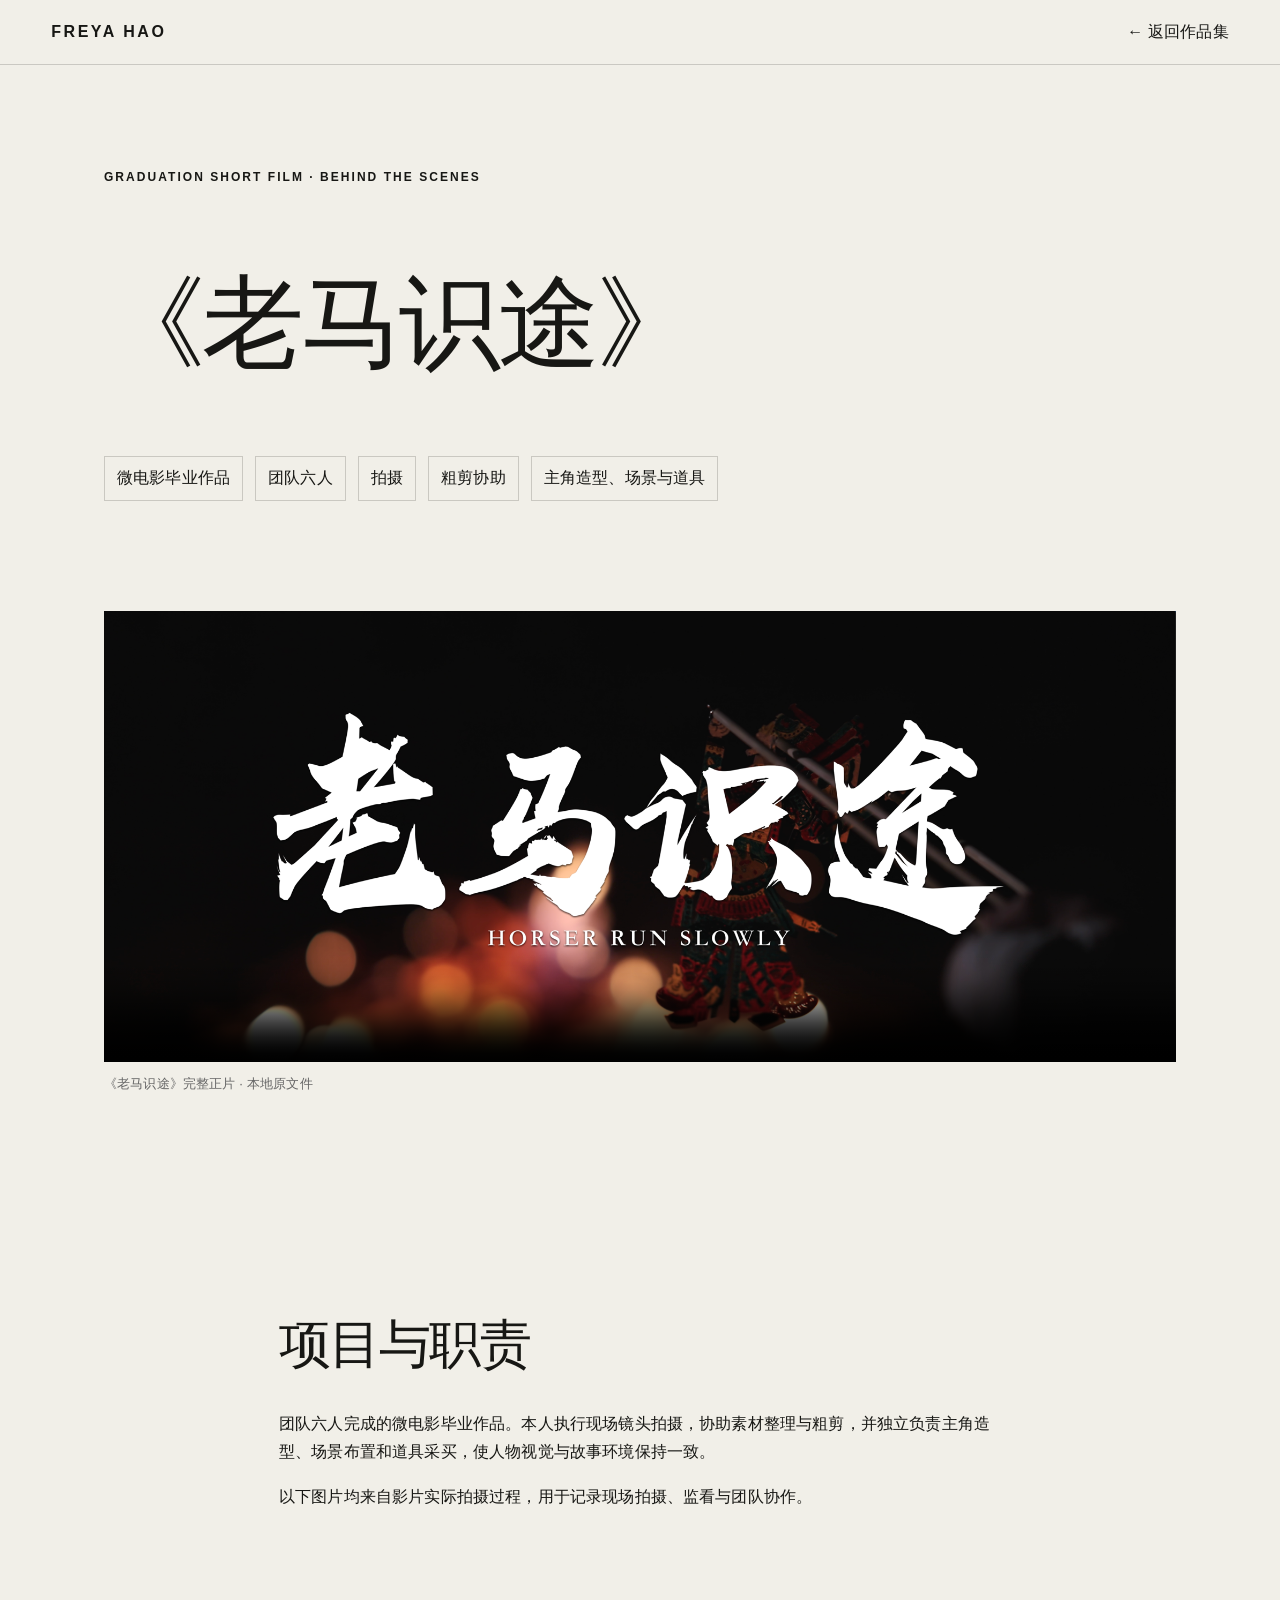
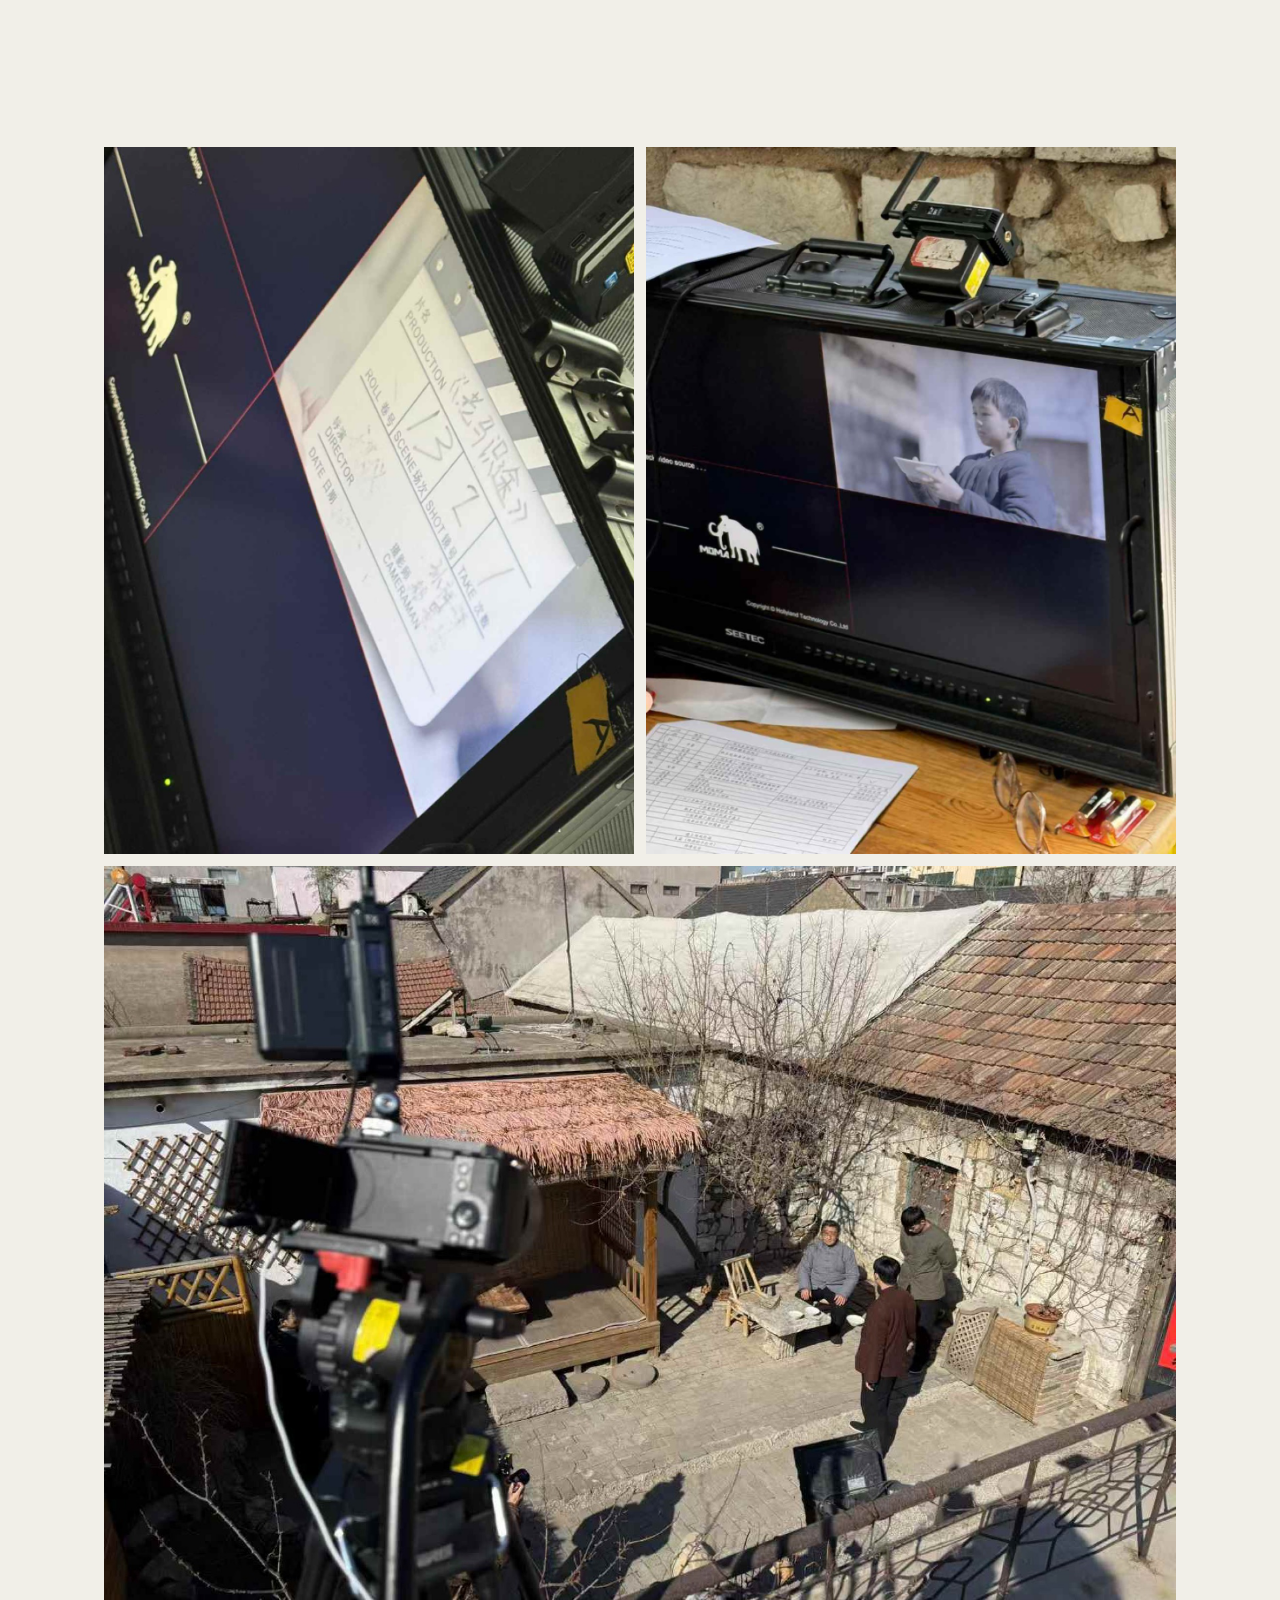
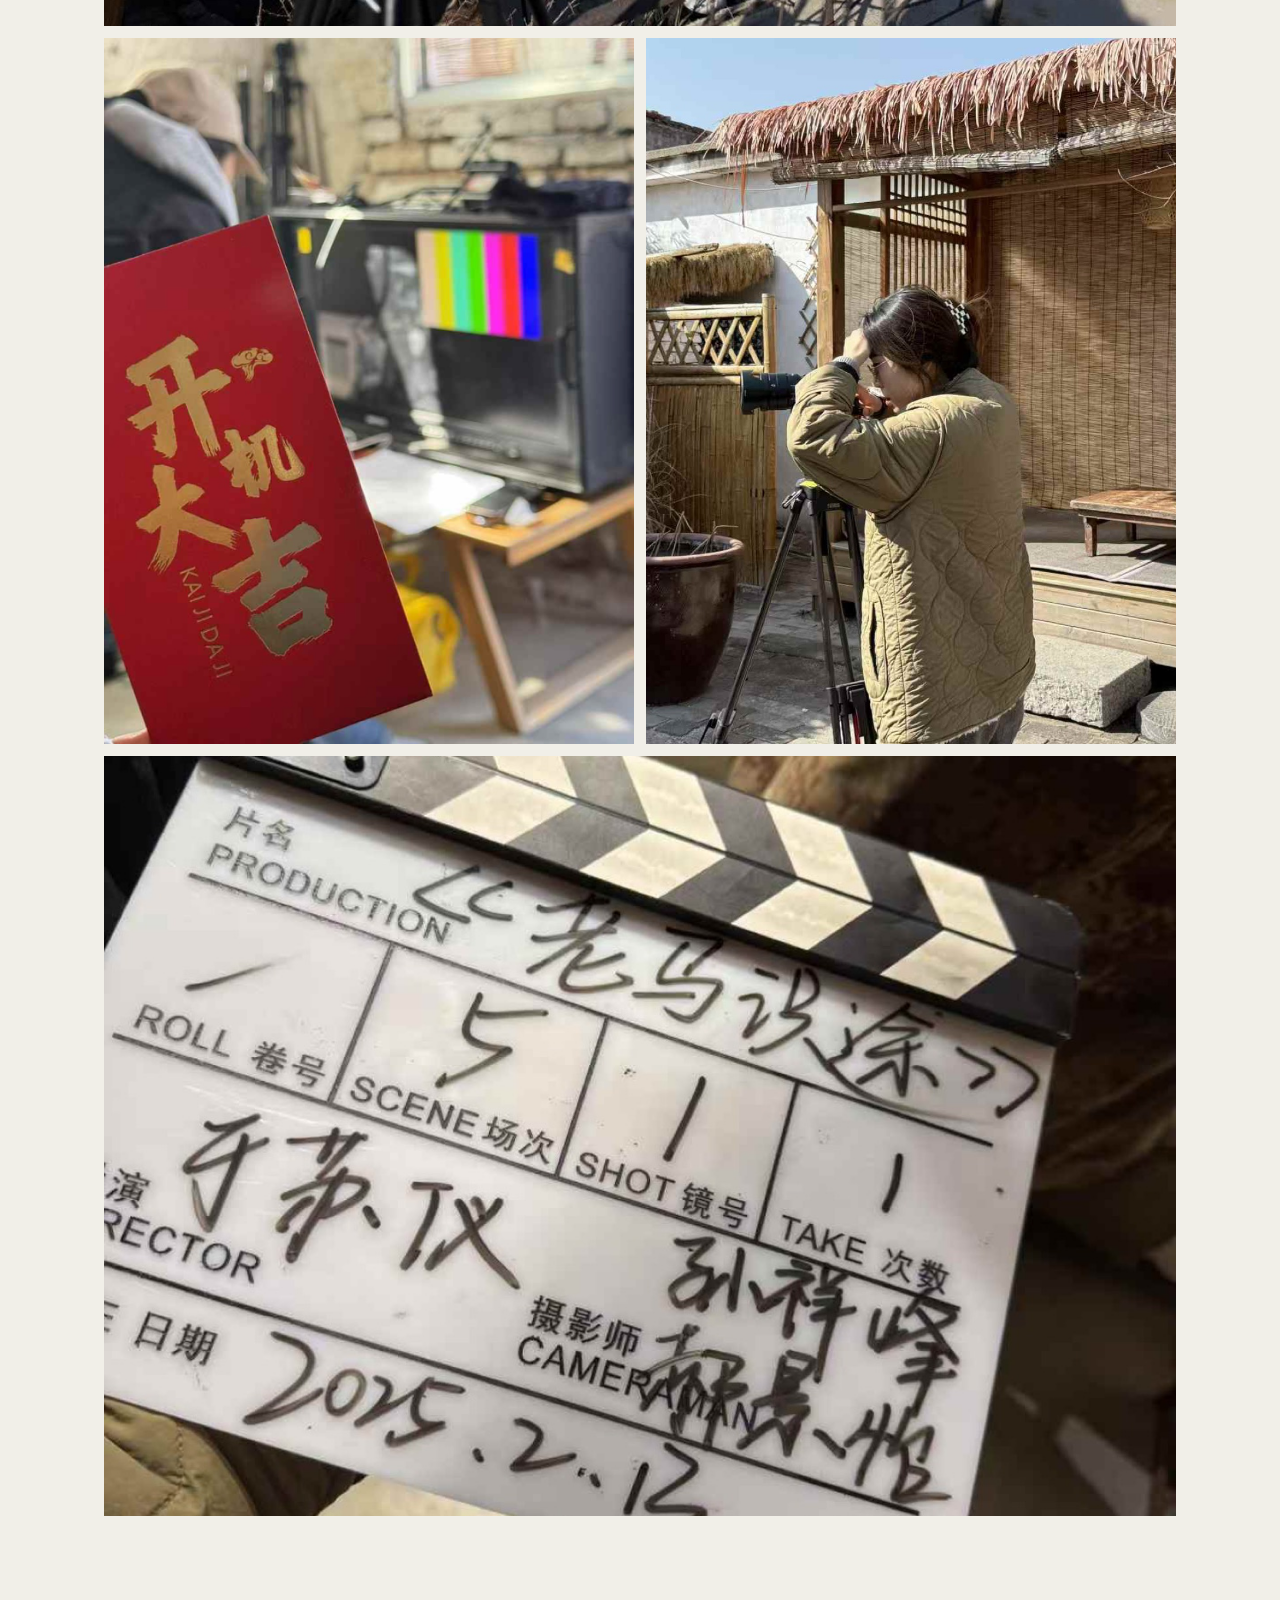
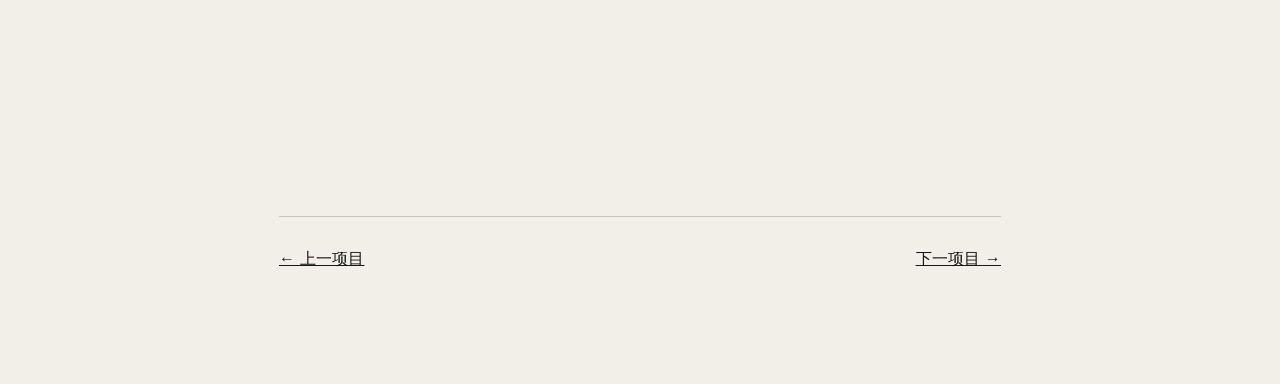
==== projects/laoma.html @ 4628a7ee "Upload portfolio website" ====
<!doctype html><html lang="zh-CN"><head><meta charset="utf-8"><meta name="viewport" content="width=device-width,initial-scale=1"><title>《老马识途》｜Freya Hao</title><link rel="stylesheet" href="../styles.css"></head><body><header class="site-header"><a class="brand" href="../index.html">FREYA HAO</a><a class="back-link" href="../index.html#portfolio">← 返回作品集</a></header><main class="detail-main"><section class="section detail-hero"><p class="eyebrow">GRADUATION SHORT FILM · BEHIND THE SCENES</p><h1>《老马识途》</h1><div class="detail-meta"><span>微电影毕业作品</span><span>团队六人</span><span>拍摄</span><span>粗剪协助</span><span>主角造型、场景与道具</span></div></section><section class="original-film"><video controls preload="metadata" poster="../assets/images/laoma/cover.png"><source src="../../简历+作品集/郝景怡作品集/《老马识途》.mov" type="video/quicktime">浏览器暂不支持该视频格式。</video><p>《老马识途》完整正片 · 本地原文件</p></section><section class="section detail-copy"><h2>项目与职责</h2><p>团队六人完成的微电影毕业作品。本人执行现场镜头拍摄，协助素材整理与粗剪，并独立负责主角造型、场景布置和道具采买，使人物视觉与故事环境保持一致。</p><p>以下图片均来自影片实际拍摄过程，用于记录现场拍摄、监看与团队协作。</p></section><section class="section detail-gallery"><img src="../assets/images/laoma/bts-1.jpg" alt="现场监看花絮"><img src="../assets/images/laoma/bts-2.jpg" alt="拍摄花絮二"><img class="wide" src="../assets/images/laoma/bts-3.jpg" alt="拍摄花絮三"><img src="../assets/images/laoma/bts-4.jpg" alt="拍摄花絮四"><img src="../assets/images/laoma/bts-5.jpg" alt="拍摄花絮五"><img class="wide" src="../assets/images/laoma/bts-6.jpg" alt="拍摄花絮六"></section><section class="section detail-copy"><div class="project-nav"><a href="little-gift.html">← 上一项目</a><a href="pmbroken.html">下一项目 →</a></div></section></main><script src="../script.js"></script></body></html>
---- styles.css ----
:root{--ink:#171714;--paper:#f1efe8;--accent:#e84a2a;--line:rgba(23,23,20,.18);--soft:#dcd8ce;--serif:Georgia,"Times New Roman",serif;--sans:Inter,"PingFang SC","Microsoft YaHei",sans-serif}*{box-sizing:border-box}html{scroll-behavior:smooth}body{margin:0;background:var(--paper);color:var(--ink);font-family:var(--sans);font-size:16px;line-height:1.7}.site-header{position:sticky;top:0;z-index:20;display:flex;align-items:center;justify-content:space-between;padding:18px 4vw;border-bottom:1px solid var(--line);background:rgba(241,239,232,.91);backdrop-filter:blur(14px)}.brand{color:inherit;text-decoration:none;font-weight:700;letter-spacing:.16em}.site-header nav{display:flex;gap:28px}.site-header nav a{color:inherit;text-decoration:none;font-size:13px}.site-header nav a:hover{color:var(--accent)}.menu-button{display:none;border:0;background:none;font:inherit}.section{max-width:1280px;margin:auto;padding:110px 5vw}.hero{min-height:820px;display:grid;grid-template-columns:1.15fr .85fr;align-items:center;gap:8vw}.eyebrow,.section-index,.project-no{font-size:12px;letter-spacing:.17em;font-weight:700}.hero h1{margin:.2em 0;font-family:var(--serif);font-size:clamp(56px,7vw,108px);font-weight:400;line-height:.94;letter-spacing:-.055em}.hero h1 em,.contact h2 em{color:var(--accent);font-weight:400}.lead{max-width:600px;font-size:19px}.actions{display:flex;gap:12px;margin-top:32px}.button{display:inline-block;padding:12px 22px;border:1px solid var(--ink);color:inherit;text-decoration:none}.button.primary{background:var(--ink);color:var(--paper)}.hero-portrait{margin:0;position:relative}.hero-portrait img{display:block;width:100%;aspect-ratio:4/5;object-fit:cover;filter:saturate(.8)}.hero-portrait figcaption{position:absolute;right:-24px;bottom:38px;padding:8px 13px;background:var(--accent);color:#fff;font-size:11px;letter-spacing:.14em}.intro{display:grid;grid-template-columns:.35fr 1.65fr;gap:40px;border-top:1px solid var(--line)}h2{font-family:var(--serif);font-size:clamp(40px,5vw,72px);font-weight:400;line-height:1;margin:0 0 36px}.statement{font-family:var(--serif);font-size:clamp(25px,3vw,42px);line-height:1.3;max-width:920px}.facts{grid-column:2;display:flex;gap:12px;flex-wrap:wrap}.facts span,.skill-cloud span{padding:9px 14px;border:1px solid var(--line);border-radius:99px}.section-heading{display:grid;grid-template-columns:.35fr 1fr 1fr;align-items:end;gap:40px;border-bottom:1px solid var(--line);margin-bottom:62px}.section-heading p:last-child{max-width:440px}.featured-experience{display:grid;grid-template-columns:.55fr 1.45fr;gap:60px;padding:48px;background:var(--ink);color:var(--paper)}.tag{display:inline-block;background:var(--accent);padding:5px 9px;font-size:12px}.experience-meta h3{font:400 42px/1.1 var(--serif);margin:32px 0 4px}.experience-body{display:grid;grid-template-columns:1fr 1fr;gap:34px}.experience-body strong{font-size:18px}.experience-body p{color:#c8c5bc}.confidential-note{grid-column:2;margin:0;padding-top:24px;border-top:1px solid rgba(255,255,255,.2);font-size:12px;color:#aaa79f}.timeline{margin-left:29%;padding-top:32px}.timeline article{display:grid;grid-template-columns:170px 1fr;gap:30px;padding:28px 0;border-bottom:1px solid var(--line)}.timeline h3{margin:0;font-size:18px}.timeline p{margin:4px 0 0}.project{display:grid;grid-template-columns:1.45fr .55fr;gap:48px;align-items:center;margin:90px 0}.project.reverse{grid-template-columns:1.45fr .55fr}.project-gallery.split{display:grid;grid-template-columns:1fr 1fr}.project-gallery img,.fashion-strip img{width:100%;height:100%;object-fit:cover}.project-gallery img{aspect-ratio:4/5}.fashion-strip{display:grid;grid-template-columns:repeat(3,1fr)}.fashion-strip img{aspect-ratio:2/3}.project-copy h3{font:400 clamp(36px,4vw,64px)/1 var(--serif);margin:10px 0 24px}.project-copy ul{padding:0;list-style:none}.project-copy li{border-top:1px solid var(--line);padding:8px 0}.video-frame{background:#101010;padding:3vw}.video-frame video{display:block;width:100%;max-height:660px}.project-list{margin-left:25%}.project-list article{display:grid;grid-template-columns:70px 1fr;border-top:1px solid var(--line);padding:25px 0}.project-list h3{margin:0}.project-list p{margin:4px 0}.education{display:grid;grid-template-columns:.35fr 1fr 1fr;gap:40px;border-top:1px solid var(--line)}.education article{padding:20px 0;border-top:1px solid var(--line)}.education article h3{margin:4px 0}.education article p{margin:0}.honors{padding:0;list-style:none}.honors li{padding:16px 0;border-top:1px solid var(--line)}.skills{display:grid;grid-template-columns:.35fr 1.65fr;gap:40px}.skill-cloud{display:flex;gap:12px;flex-wrap:wrap}.contact{background:var(--ink);color:var(--paper);max-width:none;padding-left:max(5vw,calc((100vw - 1280px)/2 + 5vw))}.contact h2{font-size:clamp(48px,7vw,100px);max-width:1050px}.contact>a{color:var(--paper);font-size:clamp(19px,3vw,38px);text-underline-offset:6px}footer{display:flex;justify-content:space-between;padding:28px 5vw;background:var(--ink);color:#8c8981;border-top:1px solid #333;font-size:12px}.reveal{opacity:0;transform:translateY(24px);transition:opacity .7s,transform .7s}.reveal.visible{opacity:1;transform:none}@media(max-width:800px){.site-header nav{display:none;position:absolute;left:0;right:0;top:65px;padding:22px 5vw;background:var(--paper);border-bottom:1px solid var(--line);flex-direction:column}.site-header nav.open{display:flex}.menu-button{display:block}.section{padding:75px 6vw}.hero{grid-template-columns:1fr;min-height:auto;padding-top:70px}.hero h1{font-size:clamp(48px,15vw,76px)}.hero-portrait{max-width:520px}.intro,.section-heading,.education,.skills{grid-template-columns:1fr}.facts{grid-column:1}.section-heading{align-items:start;gap:0}.featured-experience{grid-template-columns:1fr;padding:30px 24px}.experience-body{grid-template-columns:1fr}.confidential-note{grid-column:1}.timeline{margin:0}.timeline article{grid-template-columns:1fr;gap:5px}.project,.project.reverse{grid-template-columns:1fr;margin:65px 0}.project-copy{order:-1}.project-gallery.split{gap:4px}.fashion-strip{overflow:auto}.fashion-strip img{min-width:240px}.project-list{margin:0}.education{gap:60px}.section-index{margin-bottom:24px}footer{gap:20px;flex-direction:column}}
@media(prefers-reduced-motion:reduce){html{scroll-behavior:auto}.reveal{opacity:1;transform:none;transition:none}}

/* Multi-page portfolio additions */
.project-list a{display:grid;grid-template-columns:55px 180px 1fr;gap:24px;align-items:center;border-top:1px solid var(--line);padding:25px 0;color:inherit;text-decoration:none}.project-list a img{width:100%;aspect-ratio:16/10;object-fit:cover}.project-list a b{color:var(--accent);font-size:13px}.resume-block{display:grid;grid-template-columns:.35fr 1.65fr;gap:40px;border-top:1px solid var(--line)}.contact>a{display:block;width:max-content}.detail-main{max-width:1200px;margin:auto}.detail-hero{padding-top:90px}.detail-hero h1{font:400 clamp(48px,8vw,108px)/.95 var(--serif);letter-spacing:-.05em;max-width:1050px}.detail-meta{display:flex;gap:12px;flex-wrap:wrap}.detail-meta span{border:1px solid var(--line);padding:7px 12px}.detail-cover{display:block;width:100%;max-height:760px;object-fit:cover}.detail-copy{max-width:850px;margin:0 auto}.detail-copy h2{margin-top:60px}.detail-gallery{display:grid;grid-template-columns:repeat(2,1fr);gap:12px}.detail-gallery img{width:100%;height:100%;max-height:760px;object-fit:cover}.detail-gallery .wide{grid-column:1/-1}.back-link{color:inherit;text-decoration:none}.project-nav{display:flex;justify-content:space-between;border-top:1px solid var(--line);padding-top:28px;margin-top:80px}.project-nav a{color:inherit}.detail-copy .button{margin-top:24px}
@media(max-width:800px){.project-list a{grid-template-columns:42px 90px 1fr;gap:10px}.resume-block{grid-template-columns:1fr;gap:20px}.detail-gallery{grid-template-columns:1fr}.detail-gallery .wide{grid-column:auto}}

/* Typography and layout refinement */
:root{--sans:-apple-system,BlinkMacSystemFont,"SF Pro Display","PingFang SC","Hiragino Sans GB","Microsoft YaHei",Arial,sans-serif;--serif:"Iowan Old Style","Baskerville","Songti SC",Georgia,serif}body{font-size:16px;line-height:1.78;letter-spacing:.01em}h1,h2,h3,.statement,.experience-meta h3,.project-copy h3,.detail-hero h1{font-family:var(--sans);letter-spacing:-.035em}h2{font-size:clamp(38px,4.1vw,60px);font-weight:500;line-height:1.12}.hero{grid-template-columns:minmax(0,1.18fr) minmax(320px,.82fr);gap:6vw}.hero h1{max-width:720px;font-size:clamp(52px,5.5vw,82px);font-weight:500;line-height:1.08;letter-spacing:-.055em}.hero h1 em,.contact h2 em{font-style:normal;font-weight:500}.lead{max-width:680px;line-height:1.75}.intro{grid-template-columns:190px minmax(0,1fr)}.statement{font-size:clamp(22px,2.1vw,30px);font-weight:400;line-height:1.65;letter-spacing:-.015em}.section-heading{grid-template-columns:190px minmax(300px,.9fr) minmax(240px,.7fr);align-items:start}.section-heading h2{max-width:520px}.experience-meta h3{font-size:38px;font-weight:500}.project-copy h3{font-size:clamp(32px,3.3vw,50px);font-weight:500;line-height:1.16}.project-copy p{line-height:1.85}.project-copy li{line-height:1.65}.education{grid-template-columns:190px 280px minmax(0,1fr)}.resume-block,.skills{grid-template-columns:190px minmax(0,1fr)}.contact h2{font-size:clamp(46px,6vw,82px);line-height:1.12}.honors{display:grid;grid-template-columns:repeat(2,minmax(0,1fr));column-gap:40px}.honors li{break-inside:avoid}.site-header nav{gap:22px}
@media(max-width:900px){.section-heading{grid-template-columns:1fr}.hero{grid-template-columns:1fr}.hero h1{font-size:clamp(46px,10vw,70px)}.intro,.education,.resume-block,.skills{grid-template-columns:1fr}.facts{grid-column:1}.honors{grid-template-columns:1fr}}

.hero h1 span{display:block;white-space:nowrap}.ron-preview{display:flex;align-items:center;justify-content:center;background:#0d1a31;padding:22px}.ron-preview img{display:block;width:100%;height:auto;object-fit:contain}.ron-cover{height:auto;max-height:none;object-fit:contain;background:#0d1a31}.ron-gallery img{height:auto;max-height:none;object-fit:contain;background:#fff}.original-film{max-width:1200px;margin:0 auto;padding:0 5vw 40px}.original-film video{display:block;width:100%;max-height:760px;background:#111}.original-film p{margin:10px 0;color:#666;font-size:13px}.pmb-cover{height:auto;max-height:none;object-fit:contain}.pmb-gallery{display:grid;grid-template-columns:repeat(2,minmax(0,1fr));gap:28px}.pmb-gallery figure{margin:0}.pmb-gallery figure.wide{grid-column:1/-1}.pmb-gallery img{display:block;width:100%;height:auto;max-height:780px;object-fit:contain;background:#e4e0d7}.pmb-gallery figcaption{padding:10px 0;border-bottom:1px solid var(--line);font-size:13px;color:#666}
.external-film img{display:block;width:100%;height:auto;max-height:760px;object-fit:contain;background:#111}.external-film .button{margin-top:8px}.external-film p{font-size:15px;color:var(--ink)}
.privacy-note{max-width:720px;margin-top:38px;padding-top:18px;border-top:1px solid #333;color:#aaa79f;font-size:13px}
@media(max-width:800px){.hero h1 span{white-space:normal}.pmb-gallery{grid-template-columns:1fr}.pmb-gallery figure.wide{grid-column:auto}}
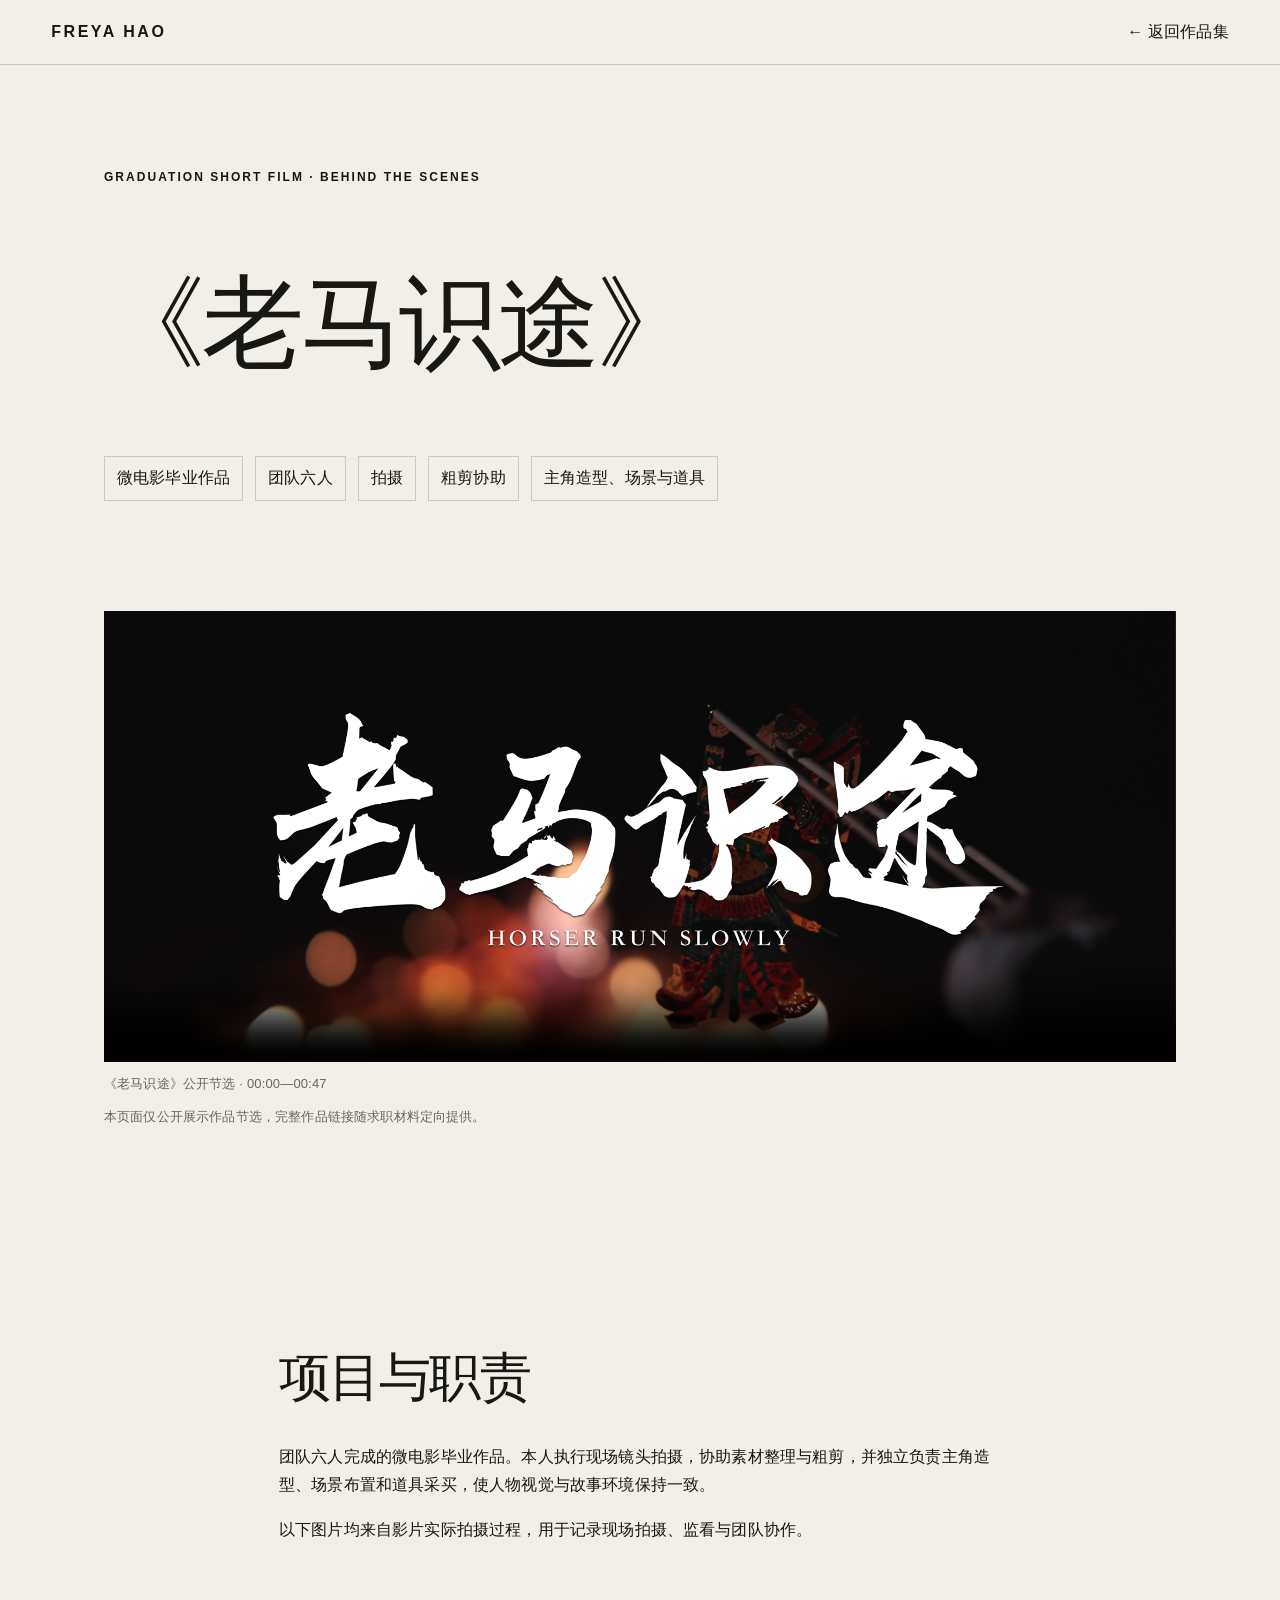
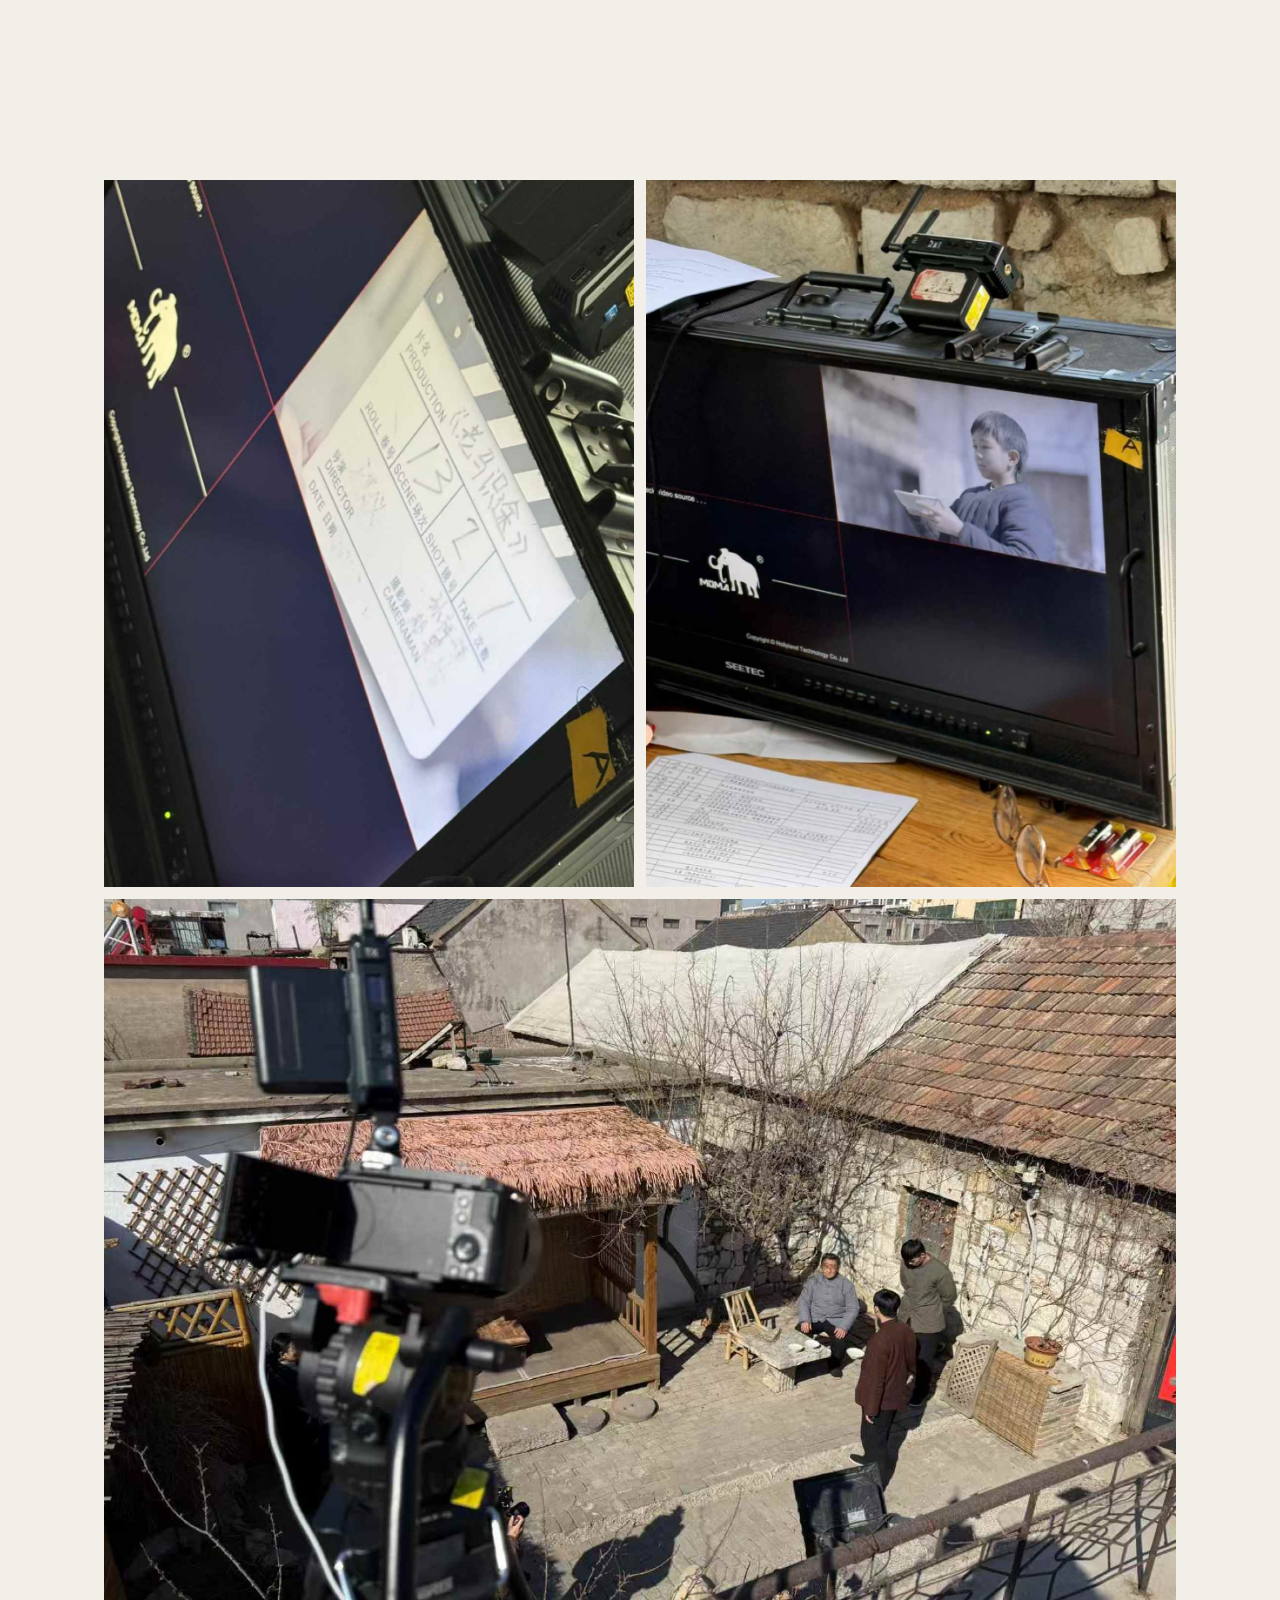
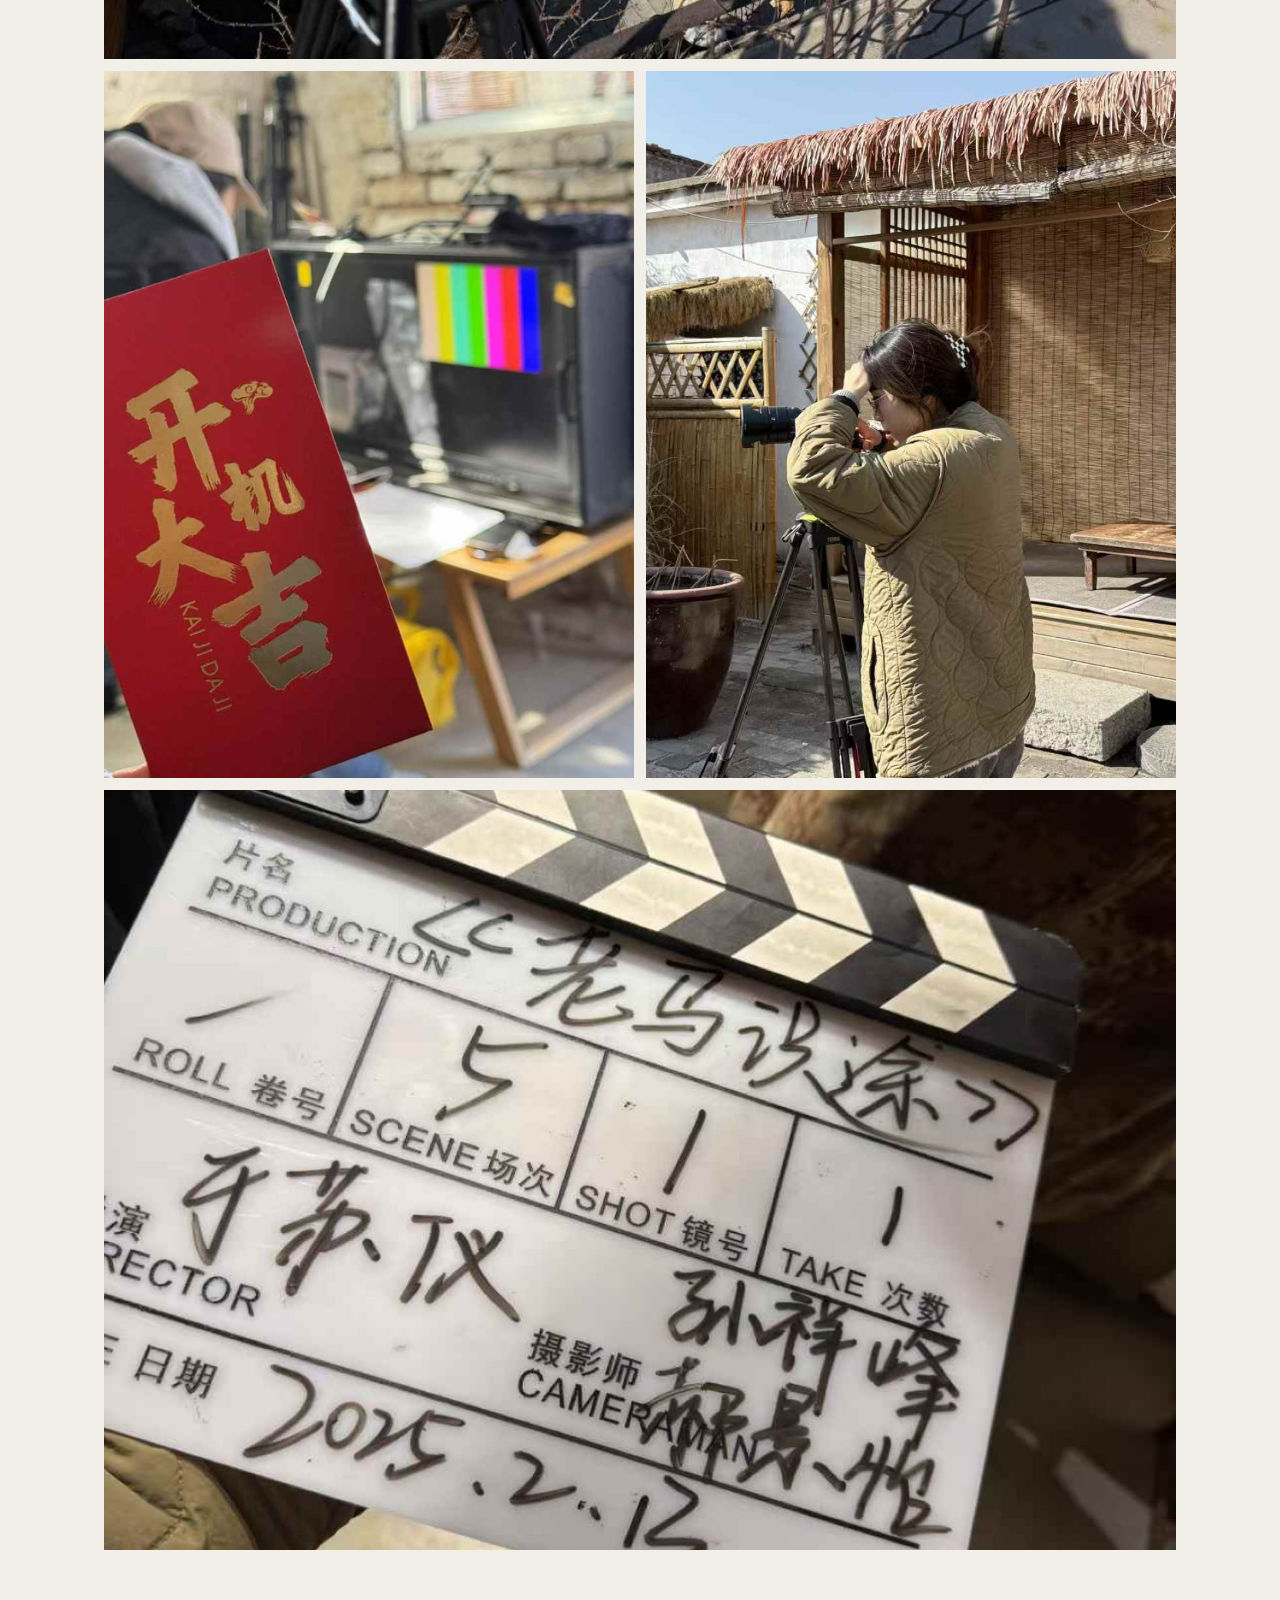
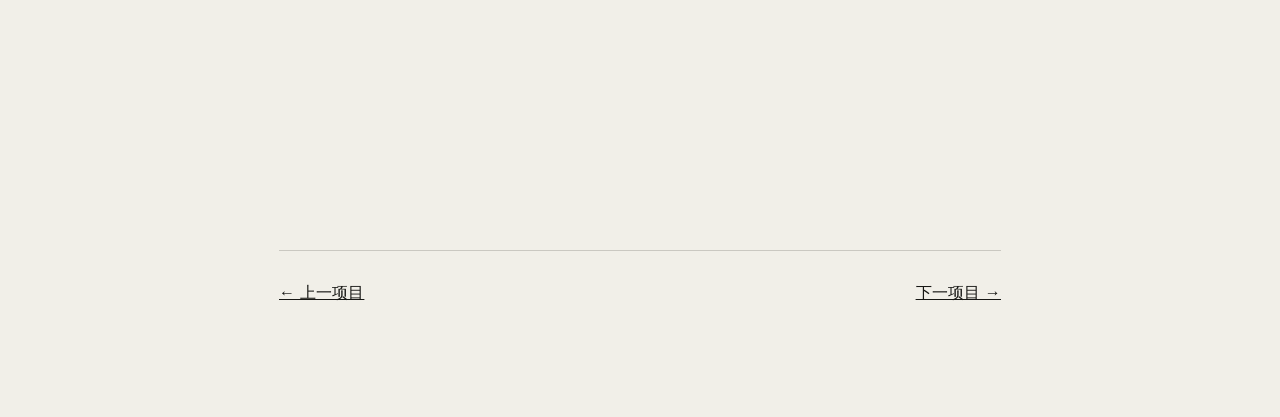
==== commit df1c6f6a: "Add files via upload" ====
--- a/projects/laoma.html
+++ b/projects/laoma.html
@@ -1 +1,45 @@
-<!doctype html><html lang="zh-CN"><head><meta charset="utf-8"><meta name="viewport" content="width=device-width,initial-scale=1"><title>《老马识途》｜Freya Hao</title><link rel="stylesheet" href="../styles.css"></head><body><header class="site-header"><a class="brand" href="../index.html">FREYA HAO</a><a class="back-link" href="../index.html#portfolio">← 返回作品集</a></header><main class="detail-main"><section class="section detail-hero"><p class="eyebrow">GRADUATION SHORT FILM · BEHIND THE SCENES</p><h1>《老马识途》</h1><div class="detail-meta"><span>微电影毕业作品</span><span>团队六人</span><span>拍摄</span><span>粗剪协助</span><span>主角造型、场景与道具</span></div></section><section class="original-film"><video controls preload="metadata" poster="../assets/images/laoma/cover.png"><source src="../../简历+作品集/郝景怡作品集/《老马识途》.mov" type="video/quicktime">浏览器暂不支持该视频格式。</video><p>《老马识途》完整正片 · 本地原文件</p></section><section class="section detail-copy"><h2>项目与职责</h2><p>团队六人完成的微电影毕业作品。本人执行现场镜头拍摄，协助素材整理与粗剪，并独立负责主角造型、场景布置和道具采买，使人物视觉与故事环境保持一致。</p><p>以下图片均来自影片实际拍摄过程，用于记录现场拍摄、监看与团队协作。</p></section><section class="section detail-gallery"><img src="../assets/images/laoma/bts-1.jpg" alt="现场监看花絮"><img src="../assets/images/laoma/bts-2.jpg" alt="拍摄花絮二"><img class="wide" src="../assets/images/laoma/bts-3.jpg" alt="拍摄花絮三"><img src="../assets/images/laoma/bts-4.jpg" alt="拍摄花絮四"><img src="../assets/images/laoma/bts-5.jpg" alt="拍摄花絮五"><img class="wide" src="../assets/images/laoma/bts-6.jpg" alt="拍摄花絮六"></section><section class="section detail-copy"><div class="project-nav"><a href="little-gift.html">← 上一项目</a><a href="pmbroken.html">下一项目 →</a></div></section></main><script src="../script.js"></script></body></html>
+<!doctype html>
+<html lang="zh-CN">
+<head>
+  <meta charset="utf-8">
+  <meta name="viewport" content="width=device-width,initial-scale=1">
+  <title>《老马识途》｜Freya Hao</title>
+  <link rel="stylesheet" href="../styles.css">
+</head>
+<body>
+  <header class="site-header">
+    <a class="brand" href="../index.html">FREYA HAO</a>
+    <a class="back-link" href="../index.html#portfolio">← 返回作品集</a>
+  </header>
+  <main class="detail-main">
+    <section class="section detail-hero">
+      <p class="eyebrow">GRADUATION SHORT FILM · BEHIND THE SCENES</p>
+      <h1>《老马识途》</h1>
+      <div class="detail-meta"><span>微电影毕业作品</span><span>团队六人</span><span>拍摄</span><span>粗剪协助</span><span>主角造型、场景与道具</span></div>
+    </section>
+    <section class="original-film">
+      <video controls playsinline preload="metadata" poster="../assets/images/laoma/cover.png">
+        <source src="../assets/video/laoma-excerpt.mp4" type="video/mp4">
+        浏览器暂不支持该视频格式。
+      </video>
+      <p>《老马识途》公开节选 · 00:00—00:47</p>
+      <p class="excerpt-note">本页面仅公开展示作品节选，完整作品链接随求职材料定向提供。</p>
+    </section>
+    <section class="section detail-copy">
+      <h2>项目与职责</h2>
+      <p>团队六人完成的微电影毕业作品。本人执行现场镜头拍摄，协助素材整理与粗剪，并独立负责主角造型、场景布置和道具采买，使人物视觉与故事环境保持一致。</p>
+      <p>以下图片均来自影片实际拍摄过程，用于记录现场拍摄、监看与团队协作。</p>
+    </section>
+    <section class="section detail-gallery">
+      <img src="../assets/images/laoma/bts-1.jpg" alt="现场监看花絮">
+      <img src="../assets/images/laoma/bts-2.jpg" alt="拍摄花絮二">
+      <img class="wide" src="../assets/images/laoma/bts-3.jpg" alt="拍摄花絮三">
+      <img src="../assets/images/laoma/bts-4.jpg" alt="拍摄花絮四">
+      <img src="../assets/images/laoma/bts-5.jpg" alt="拍摄花絮五">
+      <img class="wide" src="../assets/images/laoma/bts-6.jpg" alt="拍摄花絮六">
+    </section>
+    <section class="section detail-copy"><div class="project-nav"><a href="little-gift.html">← 上一项目</a><a href="pmbroken.html">下一项目 →</a></div></section>
+  </main>
+  <script src="../script.js"></script>
+</body>
+</html>
